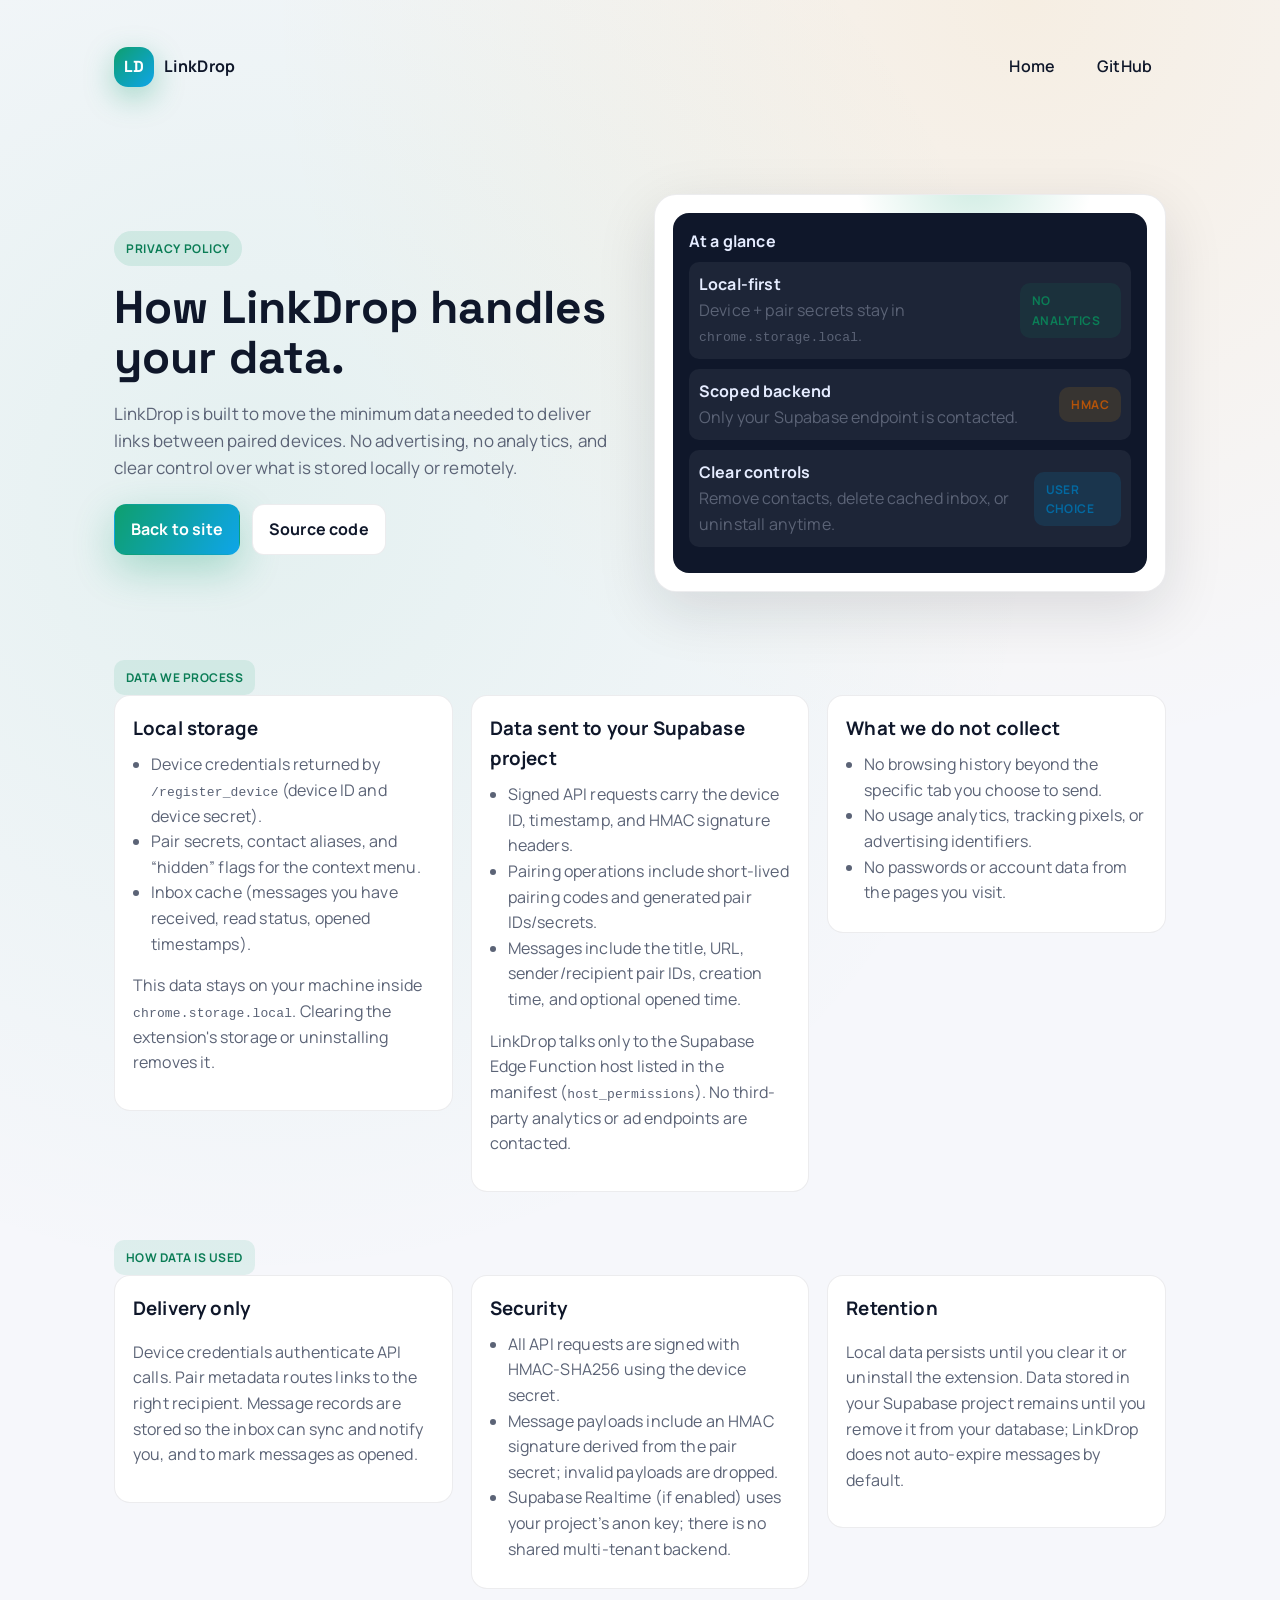
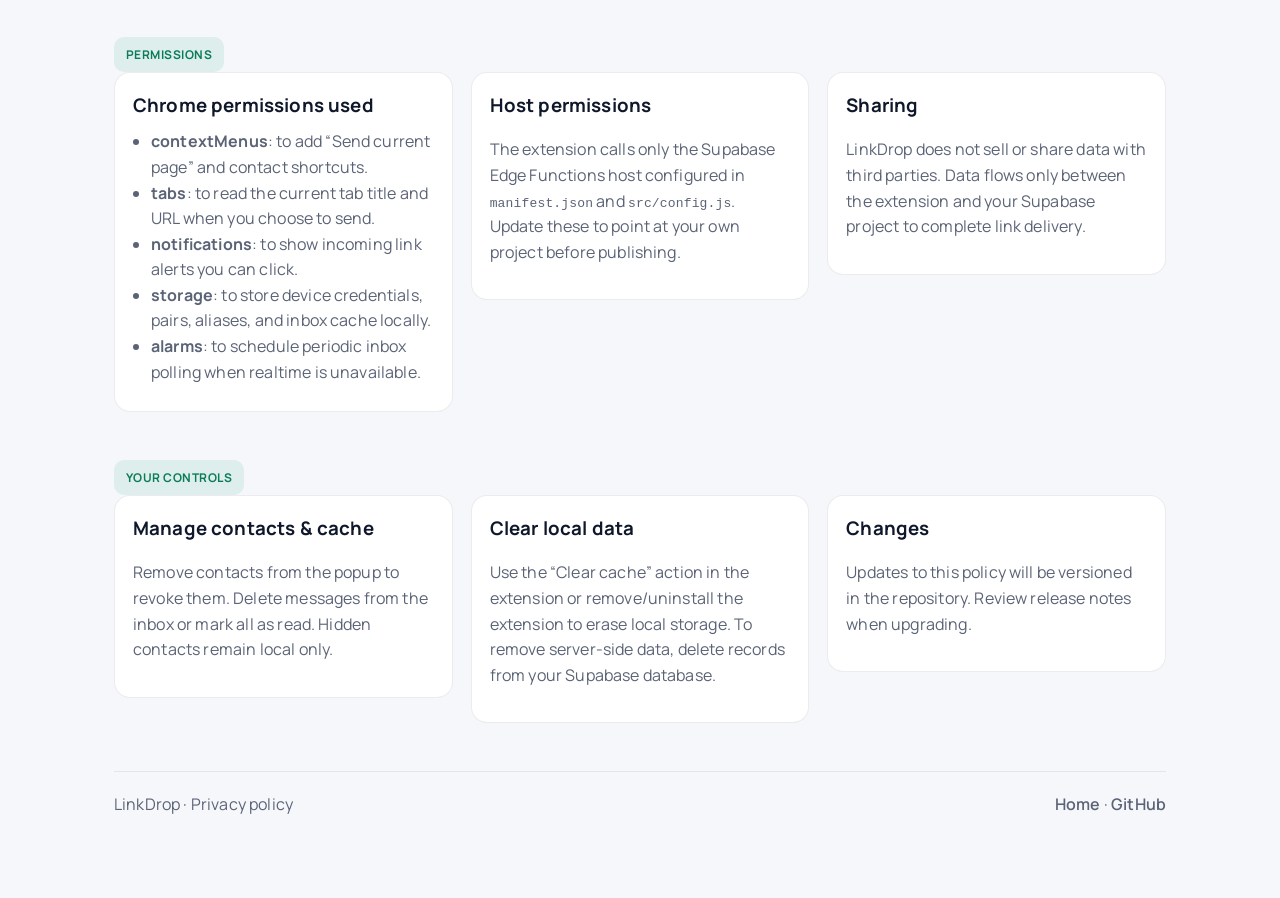
==== privacy.html @ 1d8a1ba5 "first commit" ====
<!DOCTYPE html>
<html lang="en">
<head>
  <meta charset="UTF-8" />
  <meta name="viewport" content="width=device-width, initial-scale=1.0" />
  <title>LinkDrop · Privacy Policy</title>
  <link rel="stylesheet" href="./style.css" />
</head>
<body>
  <div class="page">
    <header>
      <div class="brand">
        <span class="brand-mark">LD</span>
        <span>LinkDrop</span>
      </div>
      <nav class="nav-links">
        <a href="./index.html">Home</a>
        <a href="https://github.com/zluckyhou/linkdrop" target="_blank" rel="noopener">GitHub</a>
      </nav>
    </header>

    <section class="hero">
      <div>
        <span class="eyebrow">Privacy Policy</span>
        <h1>How LinkDrop handles your data.</h1>
        <p class="lead">LinkDrop is built to move the minimum data needed to deliver links between paired devices. No advertising, no analytics, and clear control over what is stored locally or remotely.</p>
        <div class="cta-row">
          <a class="btn primary" href="./index.html">Back to site</a>
          <a class="btn secondary" href="https://github.com/zluckyhou/linkdrop" target="_blank" rel="noopener">Source code</a>
        </div>
      </div>
      <div class="card accent floating">
        <div class="mock-popup">
          <h4>At a glance</h4>
          <div class="mock-row">
            <div>
              <strong>Local-first</strong>
              <div class="muted">Device + pair secrets stay in <code>chrome.storage.local</code>.</div>
            </div>
            <span class="chip">No analytics</span>
          </div>
          <div class="mock-row">
            <div>
              <strong>Scoped backend</strong>
              <div class="muted">Only your Supabase endpoint is contacted.</div>
            </div>
            <span class="chip" style="background: rgba(245, 158, 11, 0.12); color: #b45309;">HMAC</span>
          </div>
          <div class="mock-row">
            <div>
              <strong>Clear controls</strong>
              <div class="muted">Remove contacts, delete cached inbox, or uninstall anytime.</div>
            </div>
            <span class="chip" style="background: rgba(14, 165, 233, 0.12); color: #0369a1;">User choice</span>
          </div>
        </div>
      </div>
    </section>

    <section>
      <div class="chip">Data we process</div>
      <div class="columns">
        <div class="policy-card">
          <h3>Local storage</h3>
          <ul class="clean">
            <li>Device credentials returned by <code>/register_device</code> (device ID and device secret).</li>
            <li>Pair secrets, contact aliases, and “hidden” flags for the context menu.</li>
            <li>Inbox cache (messages you have received, read status, opened timestamps).</li>
          </ul>
          <p class="muted">This data stays on your machine inside <code>chrome.storage.local</code>. Clearing the extension's storage or uninstalling removes it.</p>
        </div>
        <div class="policy-card">
          <h3>Data sent to your Supabase project</h3>
          <ul class="clean">
            <li>Signed API requests carry the device ID, timestamp, and HMAC signature headers.</li>
            <li>Pairing operations include short-lived pairing codes and generated pair IDs/secrets.</li>
            <li>Messages include the title, URL, sender/recipient pair IDs, creation time, and optional opened time.</li>
          </ul>
          <p class="muted">LinkDrop talks only to the Supabase Edge Function host listed in the manifest (<code>host_permissions</code>). No third-party analytics or ad endpoints are contacted.</p>
        </div>
        <div class="policy-card">
          <h3>What we do not collect</h3>
          <ul class="clean">
            <li>No browsing history beyond the specific tab you choose to send.</li>
            <li>No usage analytics, tracking pixels, or advertising identifiers.</li>
            <li>No passwords or account data from the pages you visit.</li>
          </ul>
        </div>
      </div>
    </section>

    <section>
      <div class="chip">How data is used</div>
      <div class="columns">
        <div class="policy-card">
          <h3>Delivery only</h3>
          <p class="muted">Device credentials authenticate API calls. Pair metadata routes links to the right recipient. Message records are stored so the inbox can sync and notify you, and to mark messages as opened.</p>
        </div>
        <div class="policy-card">
          <h3>Security</h3>
          <ul class="clean">
            <li>All API requests are signed with HMAC-SHA256 using the device secret.</li>
            <li>Message payloads include an HMAC signature derived from the pair secret; invalid payloads are dropped.</li>
            <li>Supabase Realtime (if enabled) uses your project’s anon key; there is no shared multi-tenant backend.</li>
          </ul>
        </div>
        <div class="policy-card">
          <h3>Retention</h3>
          <p class="muted">Local data persists until you clear it or uninstall the extension. Data stored in your Supabase project remains until you remove it from your database; LinkDrop does not auto-expire messages by default.</p>
        </div>
      </div>
    </section>

    <section>
      <div class="chip">Permissions</div>
      <div class="columns">
        <div class="policy-card">
          <h3>Chrome permissions used</h3>
          <ul class="clean">
            <li><strong>contextMenus</strong>: to add “Send current page” and contact shortcuts.</li>
            <li><strong>tabs</strong>: to read the current tab title and URL when you choose to send.</li>
            <li><strong>notifications</strong>: to show incoming link alerts you can click.</li>
            <li><strong>storage</strong>: to store device credentials, pairs, aliases, and inbox cache locally.</li>
            <li><strong>alarms</strong>: to schedule periodic inbox polling when realtime is unavailable.</li>
          </ul>
        </div>
        <div class="policy-card">
          <h3>Host permissions</h3>
          <p class="muted">The extension calls only the Supabase Edge Functions host configured in <code>manifest.json</code> and <code>src/config.js</code>. Update these to point at your own project before publishing.</p>
        </div>
        <div class="policy-card">
          <h3>Sharing</h3>
          <p class="muted">LinkDrop does not sell or share data with third parties. Data flows only between the extension and your Supabase project to complete link delivery.</p>
        </div>
      </div>
    </section>

    <section>
      <div class="chip">Your controls</div>
      <div class="columns">
        <div class="policy-card">
          <h3>Manage contacts & cache</h3>
          <p class="muted">Remove contacts from the popup to revoke them. Delete messages from the inbox or mark all as read. Hidden contacts remain local only.</p>
        </div>
        <div class="policy-card">
          <h3>Clear local data</h3>
          <p class="muted">Use the “Clear cache” action in the extension or remove/uninstall the extension to erase local storage. To remove server-side data, delete records from your Supabase database.</p>
        </div>
        <div class="policy-card">
          <h3>Changes</h3>
          <p class="muted">Updates to this policy will be versioned in the repository. Review release notes when upgrading.</p>
        </div>
      </div>
    </section>

    <footer>
      <div>LinkDrop · Privacy policy</div>
      <div>
        <a class="footer-link" href="./index.html">Home</a> ·
        <a class="footer-link" href="https://github.com/zluckyhou/linkdrop" target="_blank" rel="noopener">GitHub</a>
      </div>
    </footer>
  </div>
</body>
</html>
---- style.css ----
@import url("https://fonts.googleapis.com/css2?family=Space+Grotesk:wght@400;600;700&family=Manrope:wght@400;600;700&display=swap");

:root {
  --ink: #0f172a;
  --muted: #5b6376;
  --panel: #ffffff;
  --border: rgba(15, 23, 42, 0.08);
  --accent: #0e9f6e;
  --accent-2: #f59e0b;
  --bg-1: #f6f7fb;
  --bg-2: #eef4ff;
  --shadow: 0 18px 60px rgba(15, 23, 42, 0.12);
}

* {
  box-sizing: border-box;
}

body {
  margin: 0;
  font-family: "Manrope", "Space Grotesk", system-ui, -apple-system, sans-serif;
  background: radial-gradient(circle at 20% 20%, rgba(14, 159, 110, 0.08), transparent 35%),
    radial-gradient(circle at 80% 0%, rgba(245, 158, 11, 0.1), transparent 28%),
    var(--bg-1);
  color: var(--ink);
  line-height: 1.6;
  letter-spacing: 0.01em;
}

a {
  color: inherit;
  text-decoration: none;
}

.page {
  max-width: 1100px;
  padding: 32px 24px 80px;
  margin: 0 auto;
  position: relative;
}

header {
  display: flex;
  align-items: center;
  justify-content: space-between;
  padding: 12px 0 24px;
}

.brand {
  display: flex;
  align-items: center;
  gap: 10px;
  font-weight: 700;
  letter-spacing: 0.02em;
}

.brand-mark {
  width: 40px;
  height: 40px;
  border-radius: 14px;
  background: linear-gradient(135deg, #0e9f6e, #0ea5e9);
  color: #fff;
  font-family: "Space Grotesk", sans-serif;
  font-weight: 700;
  display: inline-flex;
  align-items: center;
  justify-content: center;
  box-shadow: 0 10px 30px rgba(14, 159, 110, 0.35);
}

.nav-links {
  display: flex;
  gap: 14px;
  align-items: center;
  flex-wrap: wrap;
}

.nav-links a {
  padding: 10px 14px;
  border-radius: 12px;
  font-weight: 600;
  color: var(--ink);
  transition: background 0.2s ease, transform 0.2s ease;
}

.nav-links a:hover {
  background: rgba(14, 159, 110, 0.1);
  transform: translateY(-1px);
}

.hero {
  display: grid;
  grid-template-columns: repeat(auto-fit, minmax(320px, 1fr));
  gap: 28px;
  align-items: center;
  padding: 32px 0 20px;
}

.eyebrow {
  display: inline-flex;
  align-items: center;
  gap: 8px;
  padding: 8px 12px;
  border-radius: 999px;
  background: rgba(14, 159, 110, 0.12);
  color: #0b7d56;
  font-weight: 700;
  text-transform: uppercase;
  letter-spacing: 0.06em;
  font-size: 12px;
}

h1 {
  font-family: "Space Grotesk", sans-serif;
  font-size: clamp(32px, 5vw, 46px);
  line-height: 1.1;
  margin: 16px 0 14px;
}

p.lead {
  max-width: 600px;
  color: var(--muted);
  font-size: 17px;
}

.cta-row {
  display: flex;
  flex-wrap: wrap;
  gap: 12px;
  margin-top: 22px;
}

.btn {
  display: inline-flex;
  align-items: center;
  gap: 10px;
  padding: 12px 16px;
  border-radius: 12px;
  border: 1px solid transparent;
  font-weight: 700;
  cursor: pointer;
  transition: transform 0.2s ease, box-shadow 0.2s ease, background 0.2s ease;
}

.btn.primary {
  background: linear-gradient(120deg, #0e9f6e, #0ea5e9);
  color: #fff;
  box-shadow: 0 14px 40px rgba(14, 159, 110, 0.3);
}

.btn.secondary {
  background: #fff;
  border-color: var(--border);
  color: var(--ink);
}

.btn:hover {
  transform: translateY(-2px);
}

.card {
  background: var(--panel);
  border-radius: 22px;
  padding: 18px;
  border: 1px solid var(--border);
  box-shadow: var(--shadow);
  position: relative;
  overflow: hidden;
}

.card.accent::before {
  content: "";
  position: absolute;
  inset: -40% 10% auto auto;
  width: 280px;
  height: 280px;
  background: radial-gradient(circle, rgba(14, 159, 110, 0.2), transparent 60%);
  transform: rotate(6deg);
}

.mock-popup {
  background: #0f172a;
  border-radius: 16px;
  padding: 16px;
  color: #e5ecff;
  position: relative;
}

.mock-popup h4 {
  margin: 0 0 8px;
  font-size: 16px;
}

.mock-row {
  display: flex;
  justify-content: space-between;
  align-items: center;
  padding: 10px;
  border-radius: 10px;
  background: rgba(255, 255, 255, 0.06);
  margin-bottom: 10px;
}

.dot {
  width: 10px;
  height: 10px;
  border-radius: 50%;
  background: #22d3ee;
  box-shadow: 0 0 0 6px rgba(34, 211, 238, 0.2);
}

.feature-grid {
  display: grid;
  grid-template-columns: repeat(auto-fit, minmax(220px, 1fr));
  gap: 16px;
  margin: 22px 0 10px;
}

.feature {
  border: 1px solid var(--border);
  border-radius: 16px;
  padding: 16px;
  background: rgba(255, 255, 255, 0.85);
  backdrop-filter: blur(4px);
  position: relative;
  overflow: hidden;
}

.feature h3 {
  margin: 0 0 8px;
  font-size: 17px;
}

.feature p {
  margin: 0;
  color: var(--muted);
  font-size: 15px;
}

.chip {
  display: inline-flex;
  align-items: center;
  gap: 8px;
  padding: 8px 12px;
  background: rgba(14, 159, 110, 0.1);
  color: #0b7d56;
  border-radius: 10px;
  font-weight: 700;
  text-transform: uppercase;
  letter-spacing: 0.04em;
  font-size: 12px;
}

section {
  margin: 48px 0;
}

section h2 {
  font-family: "Space Grotesk", sans-serif;
  margin: 0 0 14px;
  font-size: 26px;
}

.columns {
  display: grid;
  grid-template-columns: repeat(auto-fit, minmax(280px, 1fr));
  gap: 18px;
  align-items: start;
}

ul.clean {
  padding-left: 18px;
  margin: 8px 0;
  color: var(--muted);
}

.callout {
  border: 1px dashed rgba(14, 159, 110, 0.4);
  border-radius: 14px;
  padding: 14px;
  background: rgba(14, 159, 110, 0.05);
}

.mini-stat {
  display: grid;
  grid-template-columns: 1fr 1fr;
  gap: 12px;
  margin-top: 12px;
}

.stat {
  border-radius: 12px;
  padding: 12px;
  background: #0f172a;
  color: #e5ecff;
}

.stat strong {
  display: block;
  font-size: 22px;
  margin-bottom: 4px;
}

footer {
  border-top: 1px solid var(--border);
  padding-top: 20px;
  margin-top: 48px;
  color: var(--muted);
  display: flex;
  justify-content: space-between;
  gap: 12px;
  flex-wrap: wrap;
}

.policy-card {
  border-radius: 16px;
  padding: 18px;
  border: 1px solid var(--border);
  background: var(--panel);
}

.policy-card h3 {
  margin-top: 0;
  margin-bottom: 6px;
}

.muted {
  color: var(--muted);
}

.footer-link {
  font-weight: 600;
}

@keyframes float {
  0% { transform: translateY(0); }
  50% { transform: translateY(-6px); }
  100% { transform: translateY(0); }
}

.floating {
  animation: float 5s ease-in-out infinite;
}

@media (max-width: 720px) {
  header {
    flex-direction: column;
    align-items: flex-start;
    gap: 10px;
  }
  .nav-links {
    width: 100%;
    justify-content: flex-start;
  }
  .cta-row {
    width: 100%;
  }
  .btn {
    flex: 1;
    justify-content: center;
  }
}
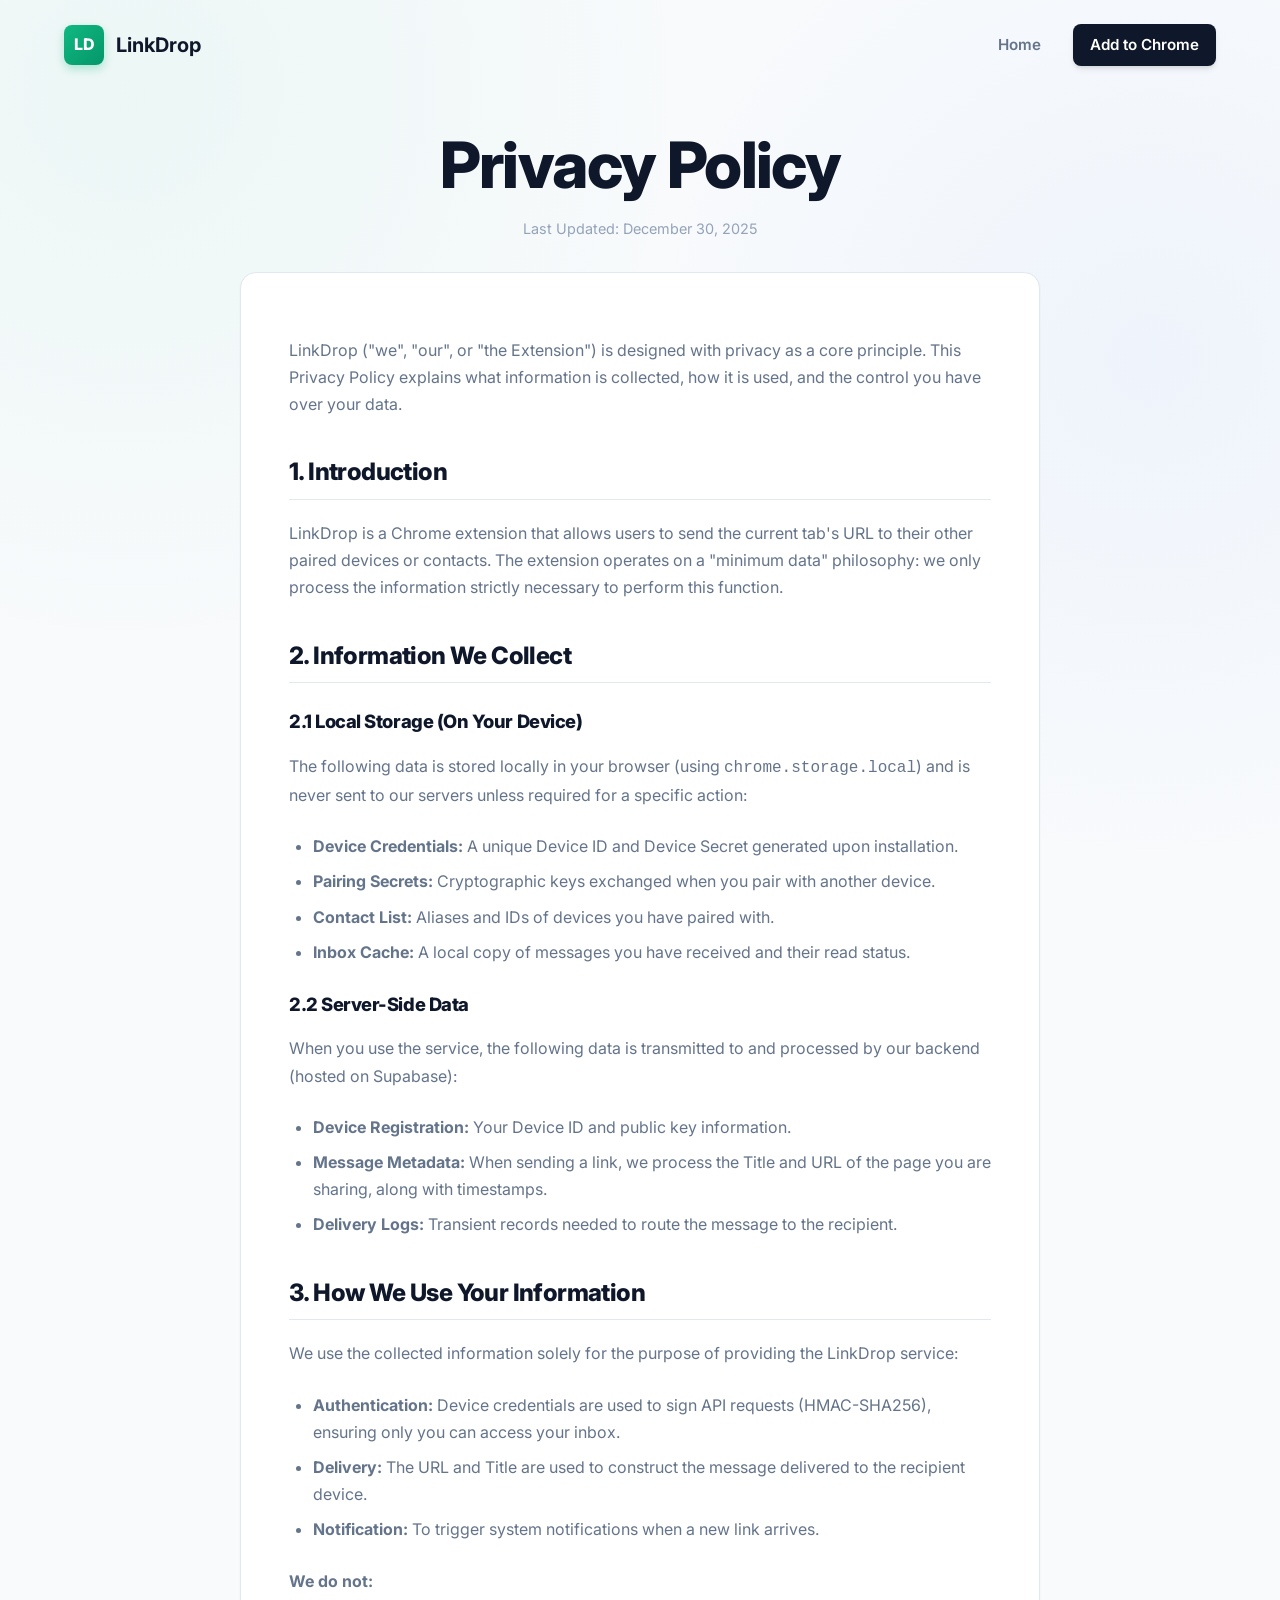
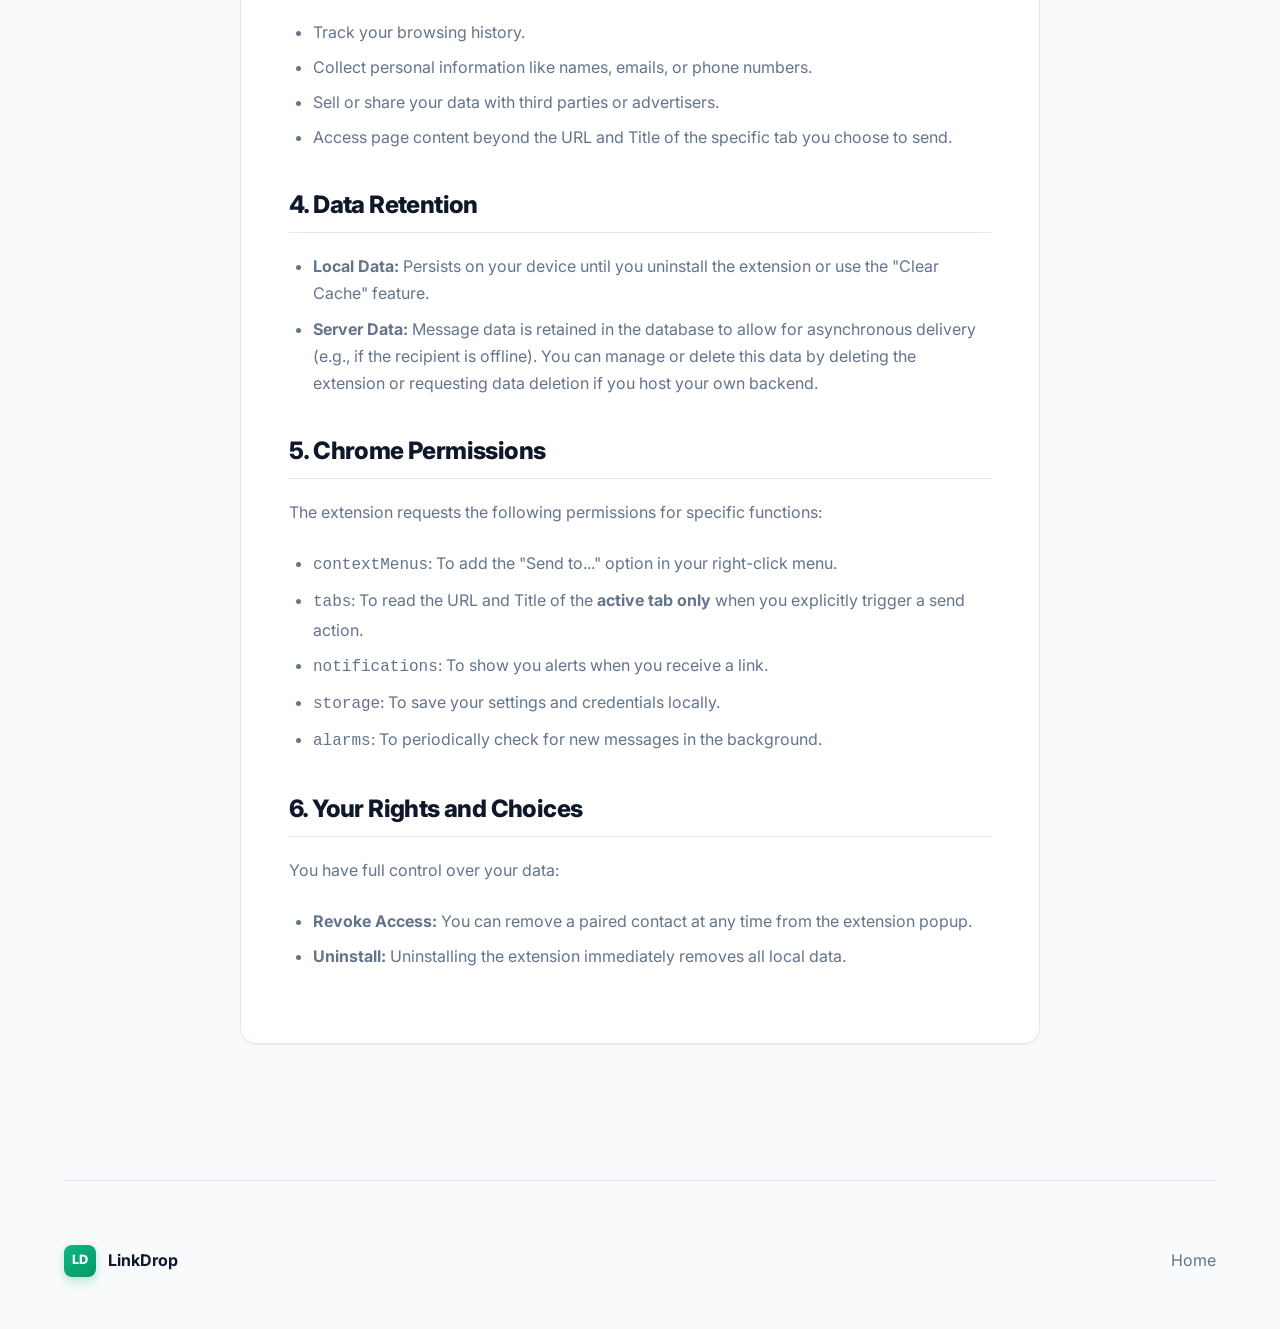
==== commit ed2d1e25: "优化整体UI" ====
--- a/privacy.html
+++ b/privacy.html
@@ -3,8 +3,70 @@
 <head>
   <meta charset="UTF-8" />
   <meta name="viewport" content="width=device-width, initial-scale=1.0" />
-  <title>LinkDrop · Privacy Policy</title>
+  <title>Privacy Policy · LinkDrop</title>
+  <link rel="canonical" href="https://zluckyhou.github.io/linkdrop-site/privacy.html" />
+  <meta name="theme-color" content="#10b981" />
   <link rel="stylesheet" href="./style.css" />
+  <meta name="description" content="Privacy Policy for LinkDrop Chrome Extension. Learn how we handle your data." />
+  <link rel="icon" type="image/svg+xml" href="./favicon.svg" />
+  <link rel="apple-touch-icon" href="./apple-touch-icon.png" />
+  <style>
+    /* Specific overrides for the privacy document style */
+    .policy-container {
+      max-width: 800px;
+      margin: 0 auto;
+      padding: 40px 0;
+    }
+    
+    .policy-content {
+      background: var(--bg-card);
+      padding: 48px;
+      border-radius: var(--radius-lg);
+      border: 1px solid var(--border);
+      box-shadow: var(--shadow-sm);
+    }
+
+    .policy-content h2 {
+      margin-top: 2.5rem;
+      font-size: 1.5rem;
+      border-bottom: 1px solid var(--border);
+      padding-bottom: 0.75rem;
+      margin-bottom: 1.25rem;
+    }
+
+    .policy-content h3 {
+      margin-top: 1.5rem;
+      font-size: 1.15rem;
+      color: var(--text-primary);
+    }
+
+    .policy-content p, .policy-content li {
+      color: var(--text-secondary);
+      font-size: 1rem;
+      line-height: 1.7;
+    }
+
+    .policy-content ul {
+      margin-bottom: 1.5rem;
+      padding-left: 1.5rem;
+    }
+
+    .policy-content li {
+      margin-bottom: 0.5rem;
+    }
+
+    .last-updated {
+      color: var(--text-muted);
+      font-size: 0.9rem;
+      margin-bottom: 2rem;
+    }
+
+    @media (max-width: 600px) {
+      .policy-content {
+        padding: 24px;
+      }
+    }
+  </style>
 </head>
 <body>
   <div class="page">
@@ -15,149 +77,87 @@
       </div>
       <nav class="nav-links">
         <a href="./index.html">Home</a>
-        <a href="https://github.com/zluckyhou/linkdrop" target="_blank" rel="noopener">GitHub</a>
+        <a href="#" class="btn primary small" style="padding: 8px 16px;">Add to Chrome</a>
       </nav>
     </header>
 
-    <section class="hero">
-      <div>
-        <span class="eyebrow">Privacy Policy</span>
-        <h1>How LinkDrop handles your data.</h1>
-        <p class="lead">LinkDrop is built to move the minimum data needed to deliver links between paired devices. No advertising, no analytics, and clear control over what is stored locally or remotely.</p>
-        <div class="cta-row">
-          <a class="btn primary" href="./index.html">Back to site</a>
-          <a class="btn secondary" href="https://github.com/zluckyhou/linkdrop" target="_blank" rel="noopener">Source code</a>
-        </div>
+    <div class="policy-container">
+      <h1 style="text-align: center; margin-bottom: 1rem;">Privacy Policy</h1>
+      <p class="last-updated" style="text-align: center;">Last Updated: December 30, 2025</p>
+      
+      <div class="policy-content">
+        <p>LinkDrop ("we", "our", or "the Extension") is designed with privacy as a core principle. This Privacy Policy explains what information is collected, how it is used, and the control you have over your data.</p>
+
+        <h2>1. Introduction</h2>
+        <p>LinkDrop is a Chrome extension that allows users to send the current tab's URL to their other paired devices or contacts. The extension operates on a "minimum data" philosophy: we only process the information strictly necessary to perform this function.</p>
+
+        <h2>2. Information We Collect</h2>
+        <h3>2.1 Local Storage (On Your Device)</h3>
+        <p>The following data is stored locally in your browser (using <code>chrome.storage.local</code>) and is never sent to our servers unless required for a specific action:</p>
+        <ul>
+          <li><strong>Device Credentials:</strong> A unique Device ID and Device Secret generated upon installation.</li>
+          <li><strong>Pairing Secrets:</strong> Cryptographic keys exchanged when you pair with another device.</li>
+          <li><strong>Contact List:</strong> Aliases and IDs of devices you have paired with.</li>
+          <li><strong>Inbox Cache:</strong> A local copy of messages you have received and their read status.</li>
+        </ul>
+
+        <h3>2.2 Server-Side Data</h3>
+        <p>When you use the service, the following data is transmitted to and processed by our backend (hosted on Supabase):</p>
+        <ul>
+          <li><strong>Device Registration:</strong> Your Device ID and public key information.</li>
+          <li><strong>Message Metadata:</strong> When sending a link, we process the Title and URL of the page you are sharing, along with timestamps.</li>
+          <li><strong>Delivery Logs:</strong> Transient records needed to route the message to the recipient.</li>
+        </ul>
+
+        <h2>3. How We Use Your Information</h2>
+        <p>We use the collected information solely for the purpose of providing the LinkDrop service:</p>
+        <ul>
+          <li><strong>Authentication:</strong> Device credentials are used to sign API requests (HMAC-SHA256), ensuring only you can access your inbox.</li>
+          <li><strong>Delivery:</strong> The URL and Title are used to construct the message delivered to the recipient device.</li>
+          <li><strong>Notification:</strong> To trigger system notifications when a new link arrives.</li>
+        </ul>
+        <p><strong>We do not:</strong></p>
+        <ul>
+          <li>Track your browsing history.</li>
+          <li>Collect personal information like names, emails, or phone numbers.</li>
+          <li>Sell or share your data with third parties or advertisers.</li>
+          <li>Access page content beyond the URL and Title of the specific tab you choose to send.</li>
+        </ul>
+
+        <h2>4. Data Retention</h2>
+        <ul>
+          <li><strong>Local Data:</strong> Persists on your device until you uninstall the extension or use the "Clear Cache" feature.</li>
+          <li><strong>Server Data:</strong> Message data is retained in the database to allow for asynchronous delivery (e.g., if the recipient is offline). You can manage or delete this data by deleting the extension or requesting data deletion if you host your own backend.</li>
+        </ul>
+
+        <h2>5. Chrome Permissions</h2>
+        <p>The extension requests the following permissions for specific functions:</p>
+        <ul>
+          <li><code>contextMenus</code>: To add the "Send to..." option in your right-click menu.</li>
+          <li><code>tabs</code>: To read the URL and Title of the <strong>active tab only</strong> when you explicitly trigger a send action.</li>
+          <li><code>notifications</code>: To show you alerts when you receive a link.</li>
+          <li><code>storage</code>: To save your settings and credentials locally.</li>
+          <li><code>alarms</code>: To periodically check for new messages in the background.</li>
+        </ul>
+
+        <h2>6. Your Rights and Choices</h2>
+        <p>You have full control over your data:</p>
+        <ul>
+          <li><strong>Revoke Access:</strong> You can remove a paired contact at any time from the extension popup.</li>
+          <li><strong>Uninstall:</strong> Uninstalling the extension immediately removes all local data.</li>
+        </ul>
+
+
       </div>
-      <div class="card accent floating">
-        <div class="mock-popup">
-          <h4>At a glance</h4>
-          <div class="mock-row">
-            <div>
-              <strong>Local-first</strong>
-              <div class="muted">Device + pair secrets stay in <code>chrome.storage.local</code>.</div>
-            </div>
-            <span class="chip">No analytics</span>
-          </div>
-          <div class="mock-row">
-            <div>
-              <strong>Scoped backend</strong>
-              <div class="muted">Only your Supabase endpoint is contacted.</div>
-            </div>
-            <span class="chip" style="background: rgba(245, 158, 11, 0.12); color: #b45309;">HMAC</span>
-          </div>
-          <div class="mock-row">
-            <div>
-              <strong>Clear controls</strong>
-              <div class="muted">Remove contacts, delete cached inbox, or uninstall anytime.</div>
-            </div>
-            <span class="chip" style="background: rgba(14, 165, 233, 0.12); color: #0369a1;">User choice</span>
-          </div>
-        </div>
-      </div>
-    </section>
-
-    <section>
-      <div class="chip">Data we process</div>
-      <div class="columns">
-        <div class="policy-card">
-          <h3>Local storage</h3>
-          <ul class="clean">
-            <li>Device credentials returned by <code>/register_device</code> (device ID and device secret).</li>
-            <li>Pair secrets, contact aliases, and “hidden” flags for the context menu.</li>
-            <li>Inbox cache (messages you have received, read status, opened timestamps).</li>
-          </ul>
-          <p class="muted">This data stays on your machine inside <code>chrome.storage.local</code>. Clearing the extension's storage or uninstalling removes it.</p>
-        </div>
-        <div class="policy-card">
-          <h3>Data sent to your Supabase project</h3>
-          <ul class="clean">
-            <li>Signed API requests carry the device ID, timestamp, and HMAC signature headers.</li>
-            <li>Pairing operations include short-lived pairing codes and generated pair IDs/secrets.</li>
-            <li>Messages include the title, URL, sender/recipient pair IDs, creation time, and optional opened time.</li>
-          </ul>
-          <p class="muted">LinkDrop talks only to the Supabase Edge Function host listed in the manifest (<code>host_permissions</code>). No third-party analytics or ad endpoints are contacted.</p>
-        </div>
-        <div class="policy-card">
-          <h3>What we do not collect</h3>
-          <ul class="clean">
-            <li>No browsing history beyond the specific tab you choose to send.</li>
-            <li>No usage analytics, tracking pixels, or advertising identifiers.</li>
-            <li>No passwords or account data from the pages you visit.</li>
-          </ul>
-        </div>
-      </div>
-    </section>
-
-    <section>
-      <div class="chip">How data is used</div>
-      <div class="columns">
-        <div class="policy-card">
-          <h3>Delivery only</h3>
-          <p class="muted">Device credentials authenticate API calls. Pair metadata routes links to the right recipient. Message records are stored so the inbox can sync and notify you, and to mark messages as opened.</p>
-        </div>
-        <div class="policy-card">
-          <h3>Security</h3>
-          <ul class="clean">
-            <li>All API requests are signed with HMAC-SHA256 using the device secret.</li>
-            <li>Message payloads include an HMAC signature derived from the pair secret; invalid payloads are dropped.</li>
-            <li>Supabase Realtime (if enabled) uses your project’s anon key; there is no shared multi-tenant backend.</li>
-          </ul>
-        </div>
-        <div class="policy-card">
-          <h3>Retention</h3>
-          <p class="muted">Local data persists until you clear it or uninstall the extension. Data stored in your Supabase project remains until you remove it from your database; LinkDrop does not auto-expire messages by default.</p>
-        </div>
-      </div>
-    </section>
-
-    <section>
-      <div class="chip">Permissions</div>
-      <div class="columns">
-        <div class="policy-card">
-          <h3>Chrome permissions used</h3>
-          <ul class="clean">
-            <li><strong>contextMenus</strong>: to add “Send current page” and contact shortcuts.</li>
-            <li><strong>tabs</strong>: to read the current tab title and URL when you choose to send.</li>
-            <li><strong>notifications</strong>: to show incoming link alerts you can click.</li>
-            <li><strong>storage</strong>: to store device credentials, pairs, aliases, and inbox cache locally.</li>
-            <li><strong>alarms</strong>: to schedule periodic inbox polling when realtime is unavailable.</li>
-          </ul>
-        </div>
-        <div class="policy-card">
-          <h3>Host permissions</h3>
-          <p class="muted">The extension calls only the Supabase Edge Functions host configured in <code>manifest.json</code> and <code>src/config.js</code>. Update these to point at your own project before publishing.</p>
-        </div>
-        <div class="policy-card">
-          <h3>Sharing</h3>
-          <p class="muted">LinkDrop does not sell or share data with third parties. Data flows only between the extension and your Supabase project to complete link delivery.</p>
-        </div>
-      </div>
-    </section>
-
-    <section>
-      <div class="chip">Your controls</div>
-      <div class="columns">
-        <div class="policy-card">
-          <h3>Manage contacts & cache</h3>
-          <p class="muted">Remove contacts from the popup to revoke them. Delete messages from the inbox or mark all as read. Hidden contacts remain local only.</p>
-        </div>
-        <div class="policy-card">
-          <h3>Clear local data</h3>
-          <p class="muted">Use the “Clear cache” action in the extension or remove/uninstall the extension to erase local storage. To remove server-side data, delete records from your Supabase database.</p>
-        </div>
-        <div class="policy-card">
-          <h3>Changes</h3>
-          <p class="muted">Updates to this policy will be versioned in the repository. Review release notes when upgrading.</p>
-        </div>
-      </div>
-    </section>
+    </div>
 
     <footer>
-      <div>LinkDrop · Privacy policy</div>
-      <div>
-        <a class="footer-link" href="./index.html">Home</a> ·
-        <a class="footer-link" href="https://github.com/zluckyhou/linkdrop" target="_blank" rel="noopener">GitHub</a>
+      <div class="brand" style="font-size: 1rem;">
+        <span class="brand-mark" style="width: 32px; height: 32px; font-size: 0.8rem;">LD</span>
+        <span>LinkDrop</span>
+      </div>
+      <div class="footer-links">
+        <a href="./index.html">Home</a>
       </div>
     </footer>
   </div>
--- a/style.css
+++ b/style.css
@@ -1,362 +1,441 @@
-@import url("https://fonts.googleapis.com/css2?family=Space+Grotesk:wght@400;600;700&family=Manrope:wght@400;600;700&display=swap");
+/* ===== LinkDrop Site - Matched to Extension Theme ===== */
+
+@import url('https://fonts.googleapis.com/css2?family=Inter:wght@400;500;600;700;800&display=swap');
 
 :root {
-  --ink: #0f172a;
-  --muted: #5b6376;
-  --panel: #ffffff;
-  --border: rgba(15, 23, 42, 0.08);
-  --accent: #0e9f6e;
-  --accent-2: #f59e0b;
-  --bg-1: #f6f7fb;
-  --bg-2: #eef4ff;
-  --shadow: 0 18px 60px rgba(15, 23, 42, 0.12);
-}
-
-* {
+  /* Core Colors (Matched to popup.css) */
+  --primary: #10b981;       /* Emerald 500 */
+  --primary-hover: #059669; /* Emerald 600 */
+  --primary-light: #d1fae5; /* Emerald 100 */
+  --primary-subtle: #ecfdf5; /* Emerald 50 */
+  
+  --accent: #3b82f6;        /* Blue 500 */
+  --accent-light: #dbeafe;  /* Blue 100 */
+
+  /* Text Colors */
+  --text-primary: #0f172a;   /* Slate 900 */
+  --text-secondary: #64748b; /* Slate 500 */
+  --text-muted: #94a3b8;     /* Slate 400 */
+  --text-inverse: #ffffff;
+
+  /* Backgrounds */
+  --bg-base: #f8fafc;       /* Slate 50 */
+  --bg-card: #ffffff;
+  --bg-elevated: #f1f5f9;   /* Slate 100 */
+  --bg-hover: #e2e8f0;      /* Slate 200 */
+
+  /* Borders & Shadows */
+  --border: #e2e8f0;        /* Slate 200 */
+  --shadow-sm: 0 1px 2px rgba(0, 0, 0, 0.05);
+  --shadow-md: 0 4px 6px -1px rgba(0, 0, 0, 0.1), 0 2px 4px -2px rgba(0, 0, 0, 0.1);
+  --shadow-lg: 0 10px 15px -3px rgba(0, 0, 0, 0.1), 0 4px 6px -4px rgba(0, 0, 0, 0.1);
+  --shadow-glow: 0 20px 25px -5px rgba(16, 185, 129, 0.15), 0 8px 10px -6px rgba(16, 185, 129, 0.1);
+
+  /* Layout */
+  --radius-sm: 8px;
+  --radius-md: 12px;
+  --radius-lg: 16px;
+  --radius-full: 9999px;
+  --max-width: 1200px;
+}
+
+/* Reset & Base */
+*, *::before, *::after {
   box-sizing: border-box;
 }
 
 body {
   margin: 0;
-  font-family: "Manrope", "Space Grotesk", system-ui, -apple-system, sans-serif;
-  background: radial-gradient(circle at 20% 20%, rgba(14, 159, 110, 0.08), transparent 35%),
-    radial-gradient(circle at 80% 0%, rgba(245, 158, 11, 0.1), transparent 28%),
-    var(--bg-1);
-  color: var(--ink);
+  font-family: 'Inter', -apple-system, BlinkMacSystemFont, 'Segoe UI', sans-serif;
+  background-color: var(--bg-base);
+  /* Subtle pattern matching the "simple and atmospheric" requirement */
+  background-image: 
+    radial-gradient(circle at 10% 10%, rgba(16, 185, 129, 0.05), transparent 40%),
+    radial-gradient(circle at 90% 40%, rgba(59, 130, 246, 0.05), transparent 40%);
+  background-attachment: fixed;
+  color: var(--text-primary);
   line-height: 1.6;
-  letter-spacing: 0.01em;
+  -webkit-font-smoothing: antialiased;
+}
+
+img, svg {
+  display: block;
+  max-width: 100%;
 }
 
 a {
   color: inherit;
   text-decoration: none;
-}
-
+  transition: color 0.2s ease;
+}
+
+/* Typography */
+h1, h2, h3, h4 {
+  font-family: 'Inter', sans-serif;
+  font-weight: 800; /* Bolder headers */
+  letter-spacing: -0.025em;
+  margin-top: 0;
+  color: var(--text-primary);
+}
+
+h1 {
+  font-size: clamp(2.5rem, 5vw, 4rem);
+  line-height: 1.1;
+  margin-bottom: 1.5rem;
+}
+
+h2 {
+  font-size: clamp(2rem, 4vw, 2.5rem);
+  line-height: 1.2;
+  margin-bottom: 1rem;
+}
+
+h3 {
+  font-size: 1.25rem;
+  margin-bottom: 0.5rem;
+}
+
+p {
+  margin-bottom: 1.5rem;
+  color: var(--text-secondary);
+}
+
+.lead {
+  font-size: 1.25rem;
+  line-height: 1.6;
+  color: var(--text-secondary);
+  max-width: 60ch;
+  font-weight: 400;
+}
+
+/* Layout Containers */
 .page {
-  max-width: 1100px;
-  padding: 32px 24px 80px;
+  max-width: var(--max-width);
   margin: 0 auto;
+  padding: 0 24px;
+}
+
+section {
+  padding: 6rem 0;
   position: relative;
 }
 
+/* Header */
 header {
-  display: flex;
-  align-items: center;
+  padding: 24px 0;
+  display: flex;
   justify-content: space-between;
-  padding: 12px 0 24px;
+  align-items: center;
 }
 
 .brand {
   display: flex;
   align-items: center;
-  gap: 10px;
+  gap: 12px;
+  font-size: 1.25rem;
   font-weight: 700;
-  letter-spacing: 0.02em;
+  color: var(--text-primary);
 }
 
 .brand-mark {
+  display: flex;
+  align-items: center;
+  justify-content: center;
   width: 40px;
   height: 40px;
-  border-radius: 14px;
-  background: linear-gradient(135deg, #0e9f6e, #0ea5e9);
-  color: #fff;
-  font-family: "Space Grotesk", sans-serif;
-  font-weight: 700;
-  display: inline-flex;
-  align-items: center;
-  justify-content: center;
-  box-shadow: 0 10px 30px rgba(14, 159, 110, 0.35);
+  background: linear-gradient(135deg, var(--primary), var(--primary-hover));
+  color: white;
+  border-radius: var(--radius-sm); /* Matching extension icon shape */
+  font-size: 1rem;
+  font-weight: 800;
+  box-shadow: 0 4px 10px rgba(16, 185, 129, 0.3);
 }
 
 .nav-links {
   display: flex;
-  gap: 14px;
-  align-items: center;
-  flex-wrap: wrap;
+  gap: 2rem;
+  align-items: center;
 }
 
 .nav-links a {
-  padding: 10px 14px;
-  border-radius: 12px;
   font-weight: 600;
-  color: var(--ink);
-  transition: background 0.2s ease, transform 0.2s ease;
+  font-size: 0.95rem;
+  color: var(--text-secondary);
 }
 
 .nav-links a:hover {
-  background: rgba(14, 159, 110, 0.1);
-  transform: translateY(-1px);
-}
-
+  color: var(--primary);
+}
+
+/* Hero Section */
 .hero {
   display: grid;
-  grid-template-columns: repeat(auto-fit, minmax(320px, 1fr));
-  gap: 28px;
-  align-items: center;
-  padding: 32px 0 20px;
+  grid-template-columns: 1fr 1fr;
+  gap: 5rem;
+  align-items: center;
+  padding-top: 4rem;
+  padding-bottom: 8rem;
 }
 
 .eyebrow {
-  display: inline-flex;
-  align-items: center;
-  gap: 8px;
-  padding: 8px 12px;
-  border-radius: 999px;
-  background: rgba(14, 159, 110, 0.12);
-  color: #0b7d56;
+  display: inline-block;
+  padding: 6px 12px;
+  background: var(--primary-subtle);
+  color: var(--primary-hover);
+  font-size: 0.875rem;
   font-weight: 700;
   text-transform: uppercase;
-  letter-spacing: 0.06em;
-  font-size: 12px;
-}
-
-h1 {
-  font-family: "Space Grotesk", sans-serif;
-  font-size: clamp(32px, 5vw, 46px);
-  line-height: 1.1;
-  margin: 16px 0 14px;
-}
-
-p.lead {
-  max-width: 600px;
-  color: var(--muted);
-  font-size: 17px;
+  letter-spacing: 0.05em;
+  border-radius: var(--radius-full);
+  margin-bottom: 1.5rem;
 }
 
 .cta-row {
   display: flex;
+  gap: 1rem;
+  margin-top: 2.5rem;
   flex-wrap: wrap;
-  gap: 12px;
-  margin-top: 22px;
 }
 
 .btn {
   display: inline-flex;
   align-items: center;
-  gap: 10px;
-  padding: 12px 16px;
-  border-radius: 12px;
+  justify-content: center;
+  gap: 8px;
+  padding: 12px 24px;
+  border-radius: var(--radius-sm); /* Matching extension buttons */
+  font-weight: 600;
+  transition: all 0.2s cubic-bezier(0.4, 0, 0.2, 1);
+  font-size: 1rem;
+  cursor: pointer;
+  white-space: nowrap;
   border: 1px solid transparent;
+}
+
+.btn.primary {
+  background: var(--text-primary); /* Dark button for high contrast on site */
+  color: var(--text-inverse);
+  box-shadow: var(--shadow-md);
+}
+
+.btn.primary:hover {
+  background: #1e293b;
+  transform: translateY(-2px);
+  box-shadow: var(--shadow-lg);
+}
+
+.btn.secondary {
+  background: var(--bg-card);
+  color: var(--text-primary);
+  border-color: var(--border);
+  box-shadow: var(--shadow-sm);
+}
+
+.btn.secondary:hover {
+  background: var(--bg-elevated);
+  transform: translateY(-1px);
+}
+
+/* Chrome Button Special Style */
+.btn-chrome {
+  background: #2563eb; /* Chrome blue-ish */
+  color: white;
+}
+.btn-chrome:hover {
+  background: #1d4ed8;
+}
+
+/* MOCK POPUP - Precise Replica of Extension UI */
+.mock-popup-container {
+  perspective: 1500px;
+}
+
+.mock-app {
+  width: 360px; /* Exact extension width */
+  height: 540px; /* Exact extension height */
+  background: var(--bg-base);
+  border-radius: var(--radius-lg); /* Rounded container */
+  box-shadow: 
+    0 0 0 1px rgba(0,0,0,0.05),
+    0 25px 50px -12px rgba(0, 0, 0, 0.25),
+    0 0 0 12px rgba(255, 255, 255, 0.5); /* Glass border effect */
+  overflow: hidden;
+  position: relative;
+  font-family: 'Inter', sans-serif;
+  margin: 0 auto;
+  transform: rotateY(-5deg) rotateX(2deg);
+  transition: transform 0.6s cubic-bezier(0.34, 1.56, 0.64, 1);
+  display: flex;
+  flex-direction: column;
+}
+
+.mock-app:hover {
+  transform: rotateY(0) rotateX(0) scale(1.02);
+}
+
+/* Mock App Internal CSS (Mirroring popup.css) */
+.ma-header {
+  padding: 16px;
+  background: var(--bg-card);
+  border-bottom: 1px solid var(--border);
+  display: flex;
+  align-items: center;
+  gap: 12px;
+}
+.ma-logo { width: 36px; height: 36px; background: var(--primary); border-radius: 8px; display: flex; align-items: center; justify-content: center; color: white; font-weight: bold; }
+.ma-header-content { flex: 1; }
+.ma-title { font-size: 12px; font-weight: 600; color: var(--text-secondary); }
+.ma-current { font-size: 14px; font-weight: 600; color: var(--text-primary); }
+.ma-status { padding: 8px 16px; background: var(--bg-elevated); display: flex; align-items: center; gap: 8px; font-size: 11px; color: var(--text-secondary); }
+.ma-dot { width: 6px; height: 6px; border-radius: 50%; background: var(--primary); }
+.ma-main { flex: 1; padding: 16px; background: var(--bg-base); overflow-y: auto; }
+.ma-nav { padding: 8px 16px; background: var(--bg-card); border-top: 1px solid var(--border); display: flex; gap: 8px; }
+.ma-nav-item { flex: 1; display: flex; flex-direction: column; align-items: center; gap: 4px; color: var(--text-secondary); font-size: 11px; font-weight: 500; cursor: default; }
+.ma-nav-item.active { color: var(--primary); }
+.ma-nav-icon { width: 32px; height: 32px; border-radius: 8px; display: flex; align-items: center; justify-content: center; font-size: 18px; }
+.ma-nav-item.active .ma-nav-icon { background: var(--primary-subtle); }
+
+/* Mock Content */
+.ma-grid { display: grid; grid-template-columns: repeat(3, 1fr); gap: 12px; }
+.ma-contact { background: var(--bg-card); border: 1px solid var(--border); border-radius: 12px; padding: 16px 8px; display: flex; flex-direction: column; align-items: center; gap: 8px; text-align: center; }
+.ma-avatar { width: 48px; height: 48px; background: var(--primary-subtle); border-radius: 50%; display: flex; align-items: center; justify-content: center; color: var(--primary); font-size: 18px; }
+.ma-name { font-size: 13px; font-weight: 500; color: var(--text-primary); }
+
+/* Features Section */
+.section-header {
+  margin-bottom: 4rem;
+  max-width: 700px;
+}
+
+.section-label {
+  color: var(--primary);
   font-weight: 700;
-  cursor: pointer;
-  transition: transform 0.2s ease, box-shadow 0.2s ease, background 0.2s ease;
-}
-
-.btn.primary {
-  background: linear-gradient(120deg, #0e9f6e, #0ea5e9);
-  color: #fff;
-  box-shadow: 0 14px 40px rgba(14, 159, 110, 0.3);
-}
-
-.btn.secondary {
-  background: #fff;
-  border-color: var(--border);
-  color: var(--ink);
-}
-
-.btn:hover {
-  transform: translateY(-2px);
-}
-
-.card {
-  background: var(--panel);
-  border-radius: 22px;
-  padding: 18px;
-  border: 1px solid var(--border);
-  box-shadow: var(--shadow);
-  position: relative;
-  overflow: hidden;
-}
-
-.card.accent::before {
-  content: "";
-  position: absolute;
-  inset: -40% 10% auto auto;
-  width: 280px;
-  height: 280px;
-  background: radial-gradient(circle, rgba(14, 159, 110, 0.2), transparent 60%);
-  transform: rotate(6deg);
-}
-
-.mock-popup {
-  background: #0f172a;
-  border-radius: 16px;
-  padding: 16px;
-  color: #e5ecff;
-  position: relative;
-}
-
-.mock-popup h4 {
-  margin: 0 0 8px;
-  font-size: 16px;
-}
-
-.mock-row {
-  display: flex;
-  justify-content: space-between;
-  align-items: center;
-  padding: 10px;
-  border-radius: 10px;
-  background: rgba(255, 255, 255, 0.06);
-  margin-bottom: 10px;
-}
-
-.dot {
-  width: 10px;
-  height: 10px;
-  border-radius: 50%;
-  background: #22d3ee;
-  box-shadow: 0 0 0 6px rgba(34, 211, 238, 0.2);
+  text-transform: uppercase;
+  font-size: 0.875rem;
+  letter-spacing: 0.05em;
+  display: block;
+  margin-bottom: 1rem;
 }
 
 .feature-grid {
   display: grid;
-  grid-template-columns: repeat(auto-fit, minmax(220px, 1fr));
-  gap: 16px;
-  margin: 22px 0 10px;
+  grid-template-columns: repeat(auto-fit, minmax(320px, 1fr));
+  gap: 2rem;
 }
 
 .feature {
+  background: var(--bg-card);
+  padding: 2.5rem;
+  border-radius: var(--radius-lg);
   border: 1px solid var(--border);
-  border-radius: 16px;
-  padding: 16px;
-  background: rgba(255, 255, 255, 0.85);
-  backdrop-filter: blur(4px);
-  position: relative;
-  overflow: hidden;
+  box-shadow: var(--shadow-sm);
+  transition: all 0.3s ease;
+}
+
+.feature:hover {
+  transform: translateY(-5px);
+  box-shadow: var(--shadow-lg);
+  border-color: var(--primary-light);
+}
+
+.feature-icon {
+  width: 48px;
+  height: 48px;
+  background: var(--primary-subtle);
+  color: var(--primary);
+  border-radius: var(--radius-md);
+  display: flex;
+  align-items: center;
+  justify-content: center;
+  font-size: 24px;
+  margin-bottom: 1.5rem;
 }
 
 .feature h3 {
-  margin: 0 0 8px;
-  font-size: 17px;
-}
-
-.feature p {
-  margin: 0;
-  color: var(--muted);
-  font-size: 15px;
-}
-
-.chip {
-  display: inline-flex;
-  align-items: center;
-  gap: 8px;
-  padding: 8px 12px;
-  background: rgba(14, 159, 110, 0.1);
-  color: #0b7d56;
-  border-radius: 10px;
-  font-weight: 700;
-  text-transform: uppercase;
-  letter-spacing: 0.04em;
-  font-size: 12px;
-}
-
-section {
-  margin: 48px 0;
-}
-
-section h2 {
-  font-family: "Space Grotesk", sans-serif;
-  margin: 0 0 14px;
-  font-size: 26px;
-}
-
+  margin-bottom: 1rem;
+  font-size: 1.25rem;
+}
+
+/* How It Works */
 .columns {
   display: grid;
-  grid-template-columns: repeat(auto-fit, minmax(280px, 1fr));
-  gap: 18px;
-  align-items: start;
+  grid-template-columns: repeat(auto-fit, minmax(300px, 1fr));
+  gap: 2rem;
+}
+
+.card {
+  background: var(--bg-card);
+  padding: 2.5rem;
+  border-radius: var(--radius-lg);
+  border: 1px solid var(--border);
+  box-shadow: var(--shadow-sm);
+  height: 100%;
+}
+
+.step-num {
+  font-size: 3rem;
+  font-weight: 800;
+  color: var(--bg-hover);
+  line-height: 1;
+  margin-bottom: 1rem;
+  font-family: 'Inter', sans-serif;
 }
 
 ul.clean {
-  padding-left: 18px;
-  margin: 8px 0;
-  color: var(--muted);
-}
-
-.callout {
-  border: 1px dashed rgba(14, 159, 110, 0.4);
-  border-radius: 14px;
-  padding: 14px;
-  background: rgba(14, 159, 110, 0.05);
-}
-
-.mini-stat {
-  display: grid;
-  grid-template-columns: 1fr 1fr;
-  gap: 12px;
-  margin-top: 12px;
-}
-
-.stat {
-  border-radius: 12px;
-  padding: 12px;
-  background: #0f172a;
-  color: #e5ecff;
-}
-
-.stat strong {
-  display: block;
-  font-size: 22px;
-  margin-bottom: 4px;
-}
-
+  list-style: none;
+  padding: 0;
+  margin: 1.5rem 0 0;
+}
+
+ul.clean li {
+  position: relative;
+  padding-left: 1.5rem;
+  margin-bottom: 0.75rem;
+  font-size: 0.95rem;
+  color: var(--text-secondary);
+}
+
+ul.clean li::before {
+  content: "→";
+  position: absolute;
+  left: 0;
+  color: var(--primary);
+  font-weight: bold;
+}
+
+/* Footer */
 footer {
+  margin-top: 6rem;
+  padding: 4rem 0;
   border-top: 1px solid var(--border);
-  padding-top: 20px;
-  margin-top: 48px;
-  color: var(--muted);
   display: flex;
   justify-content: space-between;
-  gap: 12px;
-  flex-wrap: wrap;
-}
-
-.policy-card {
-  border-radius: 16px;
-  padding: 18px;
-  border: 1px solid var(--border);
-  background: var(--panel);
-}
-
-.policy-card h3 {
-  margin-top: 0;
-  margin-bottom: 6px;
-}
-
-.muted {
-  color: var(--muted);
-}
-
-.footer-link {
-  font-weight: 600;
-}
-
-@keyframes float {
-  0% { transform: translateY(0); }
-  50% { transform: translateY(-6px); }
-  100% { transform: translateY(0); }
-}
-
-.floating {
-  animation: float 5s ease-in-out infinite;
-}
-
-@media (max-width: 720px) {
-  header {
-    flex-direction: column;
-    align-items: flex-start;
-    gap: 10px;
+  align-items: center;
+  color: var(--text-secondary);
+}
+
+.footer-links {
+  display: flex;
+  gap: 2rem;
+}
+
+.footer-links a:hover {
+  color: var(--primary);
+}
+
+/* Responsive */
+@media (max-width: 900px) {
+  .hero {
+    grid-template-columns: 1fr;
+    text-align: center;
+    gap: 4rem;
   }
-  .nav-links {
-    width: 100%;
-    justify-content: flex-start;
+  
+  .hero .lead {
+    margin: 0 auto 2rem;
   }
+  
   .cta-row {
-    width: 100%;
-  }
-  .btn {
-    flex: 1;
     justify-content: center;
   }
 }
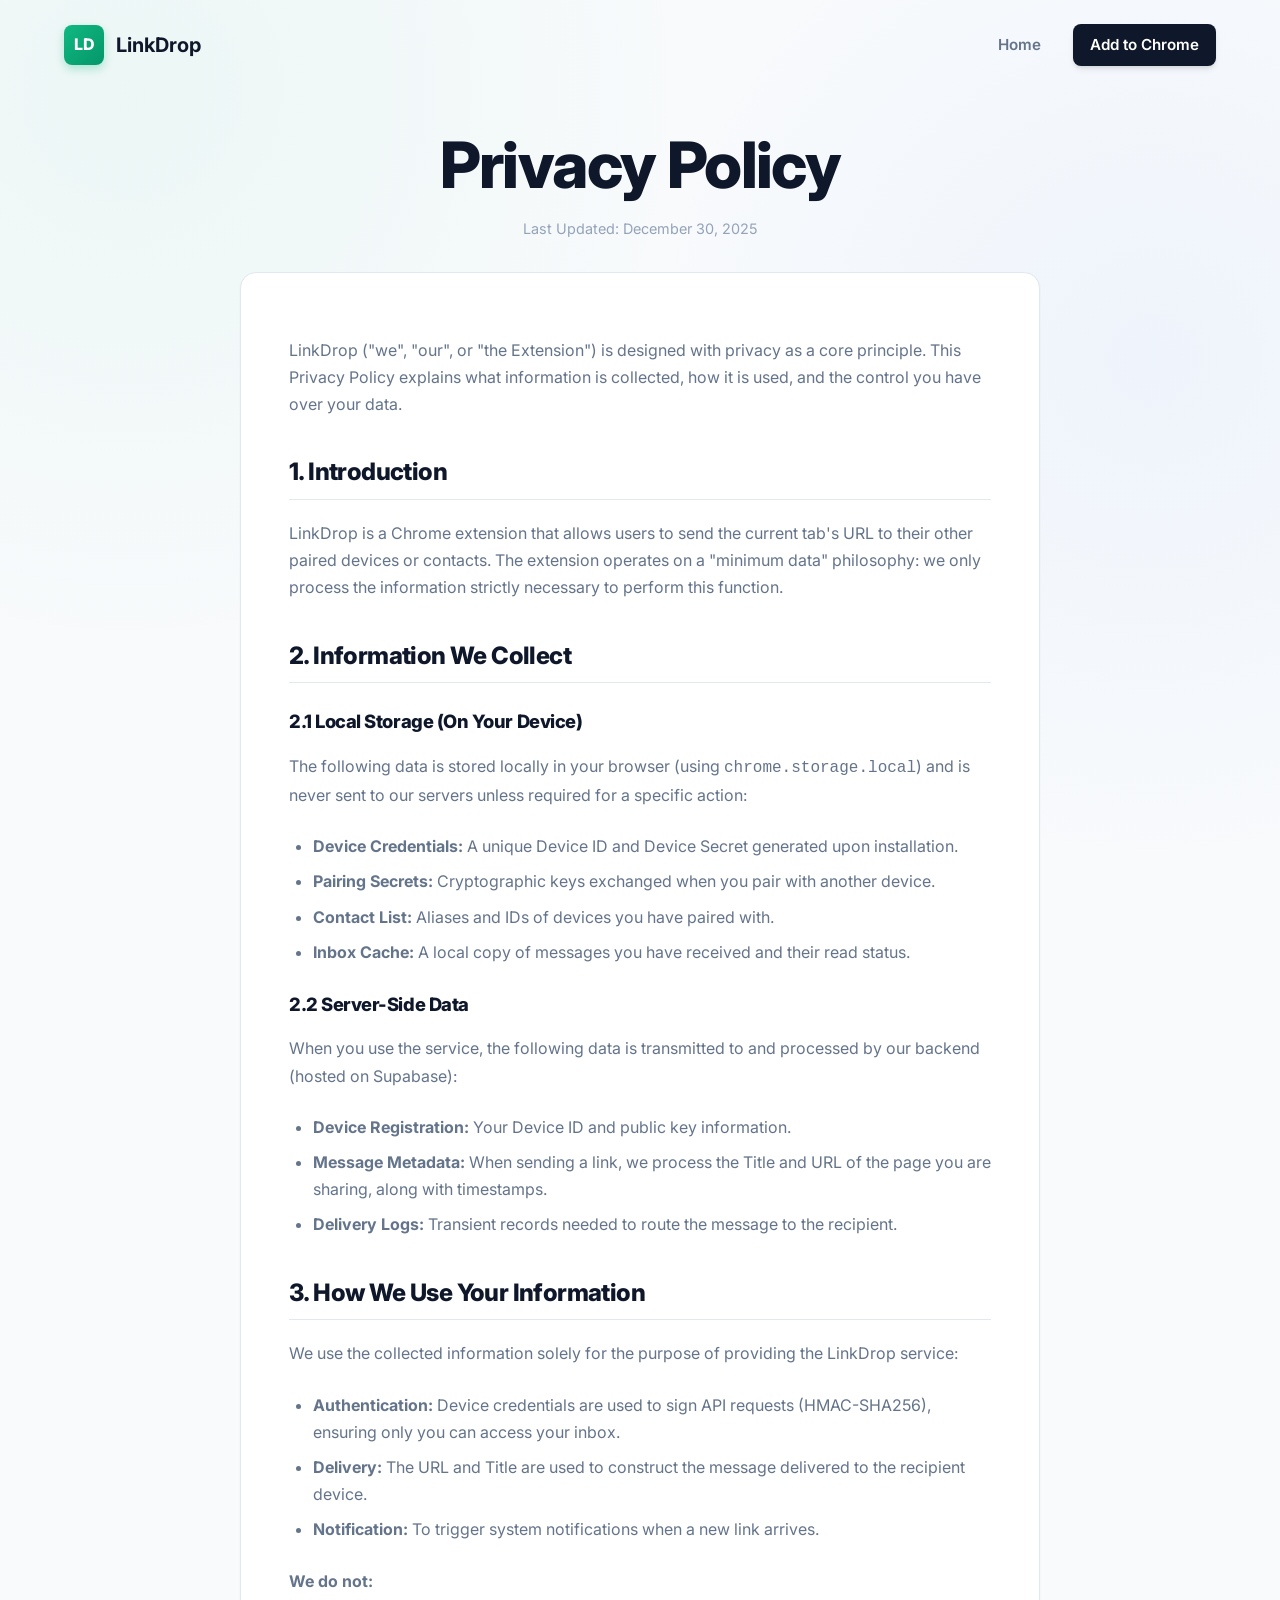
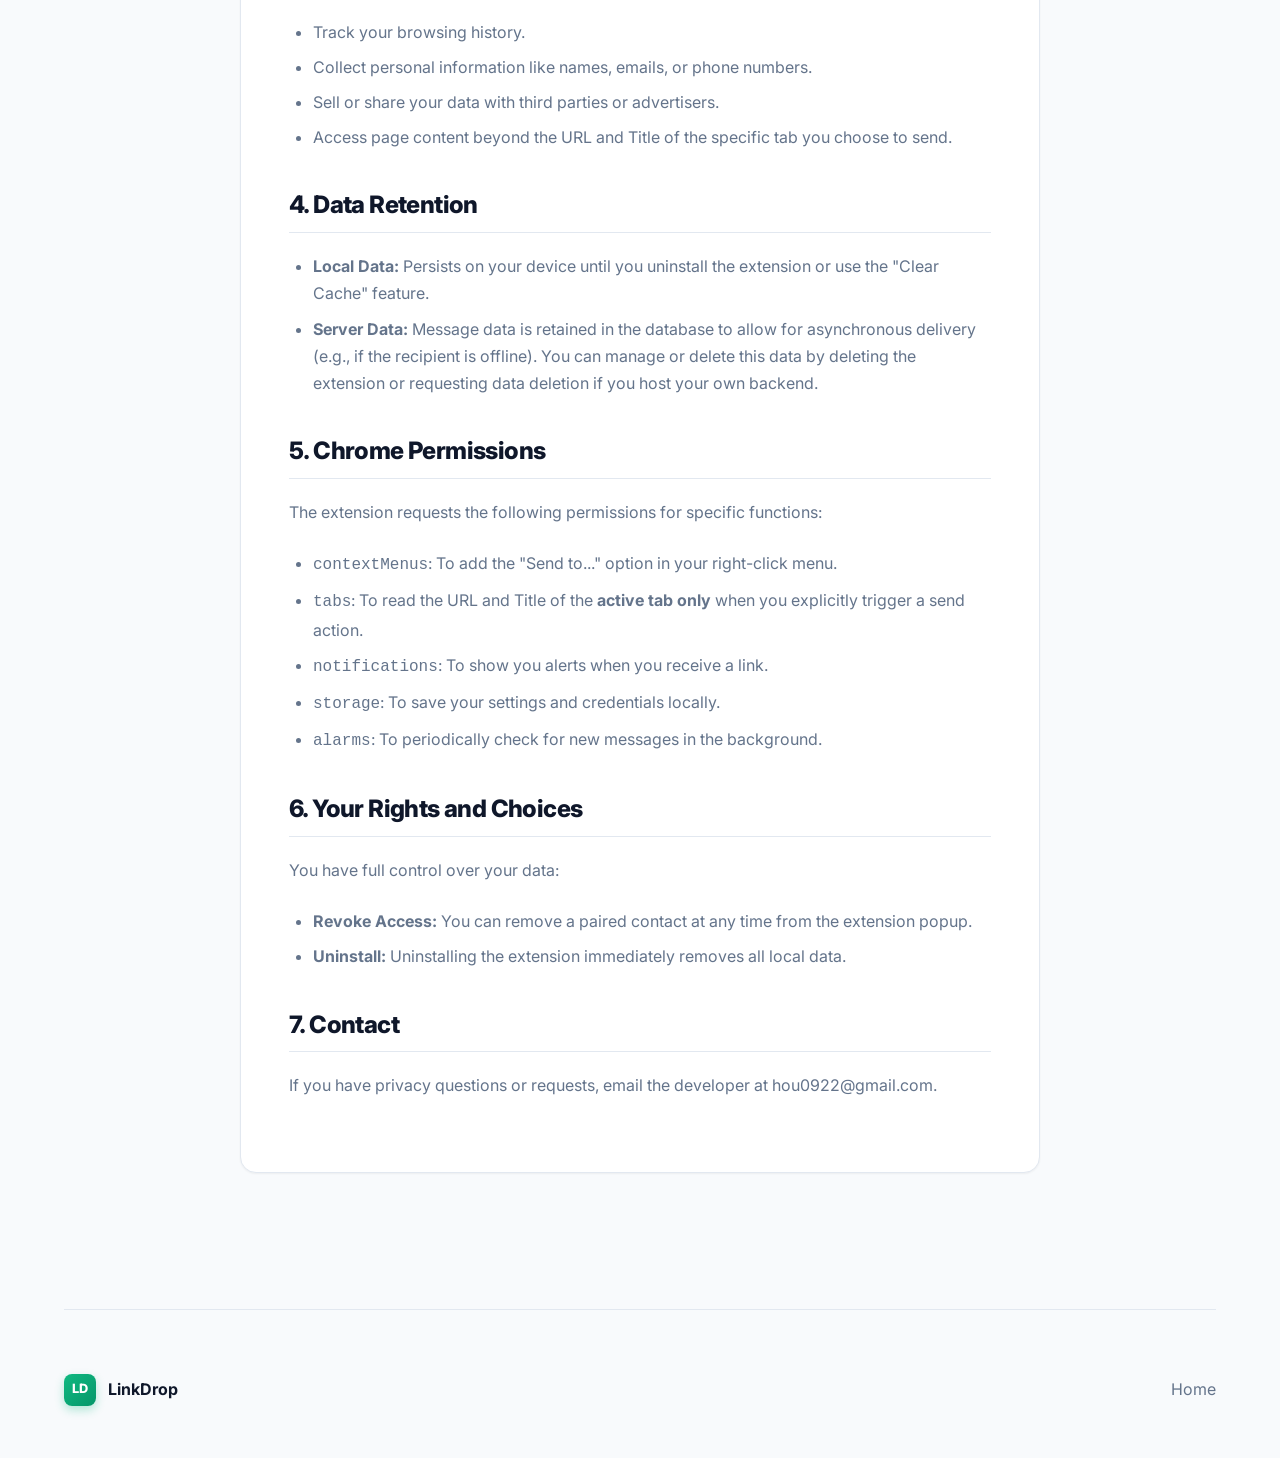
==== commit 2f44c7b3: "增加联系方式" ====
--- a/privacy.html
+++ b/privacy.html
@@ -147,6 +147,9 @@
           <li><strong>Uninstall:</strong> Uninstalling the extension immediately removes all local data.</li>
         </ul>
 
+        <h2>7. Contact</h2>
+        <p>If you have privacy questions or requests, email the developer at <a href="mailto:hou0922@gmail.com">hou0922@gmail.com</a>.</p>
+
 
       </div>
     </div>
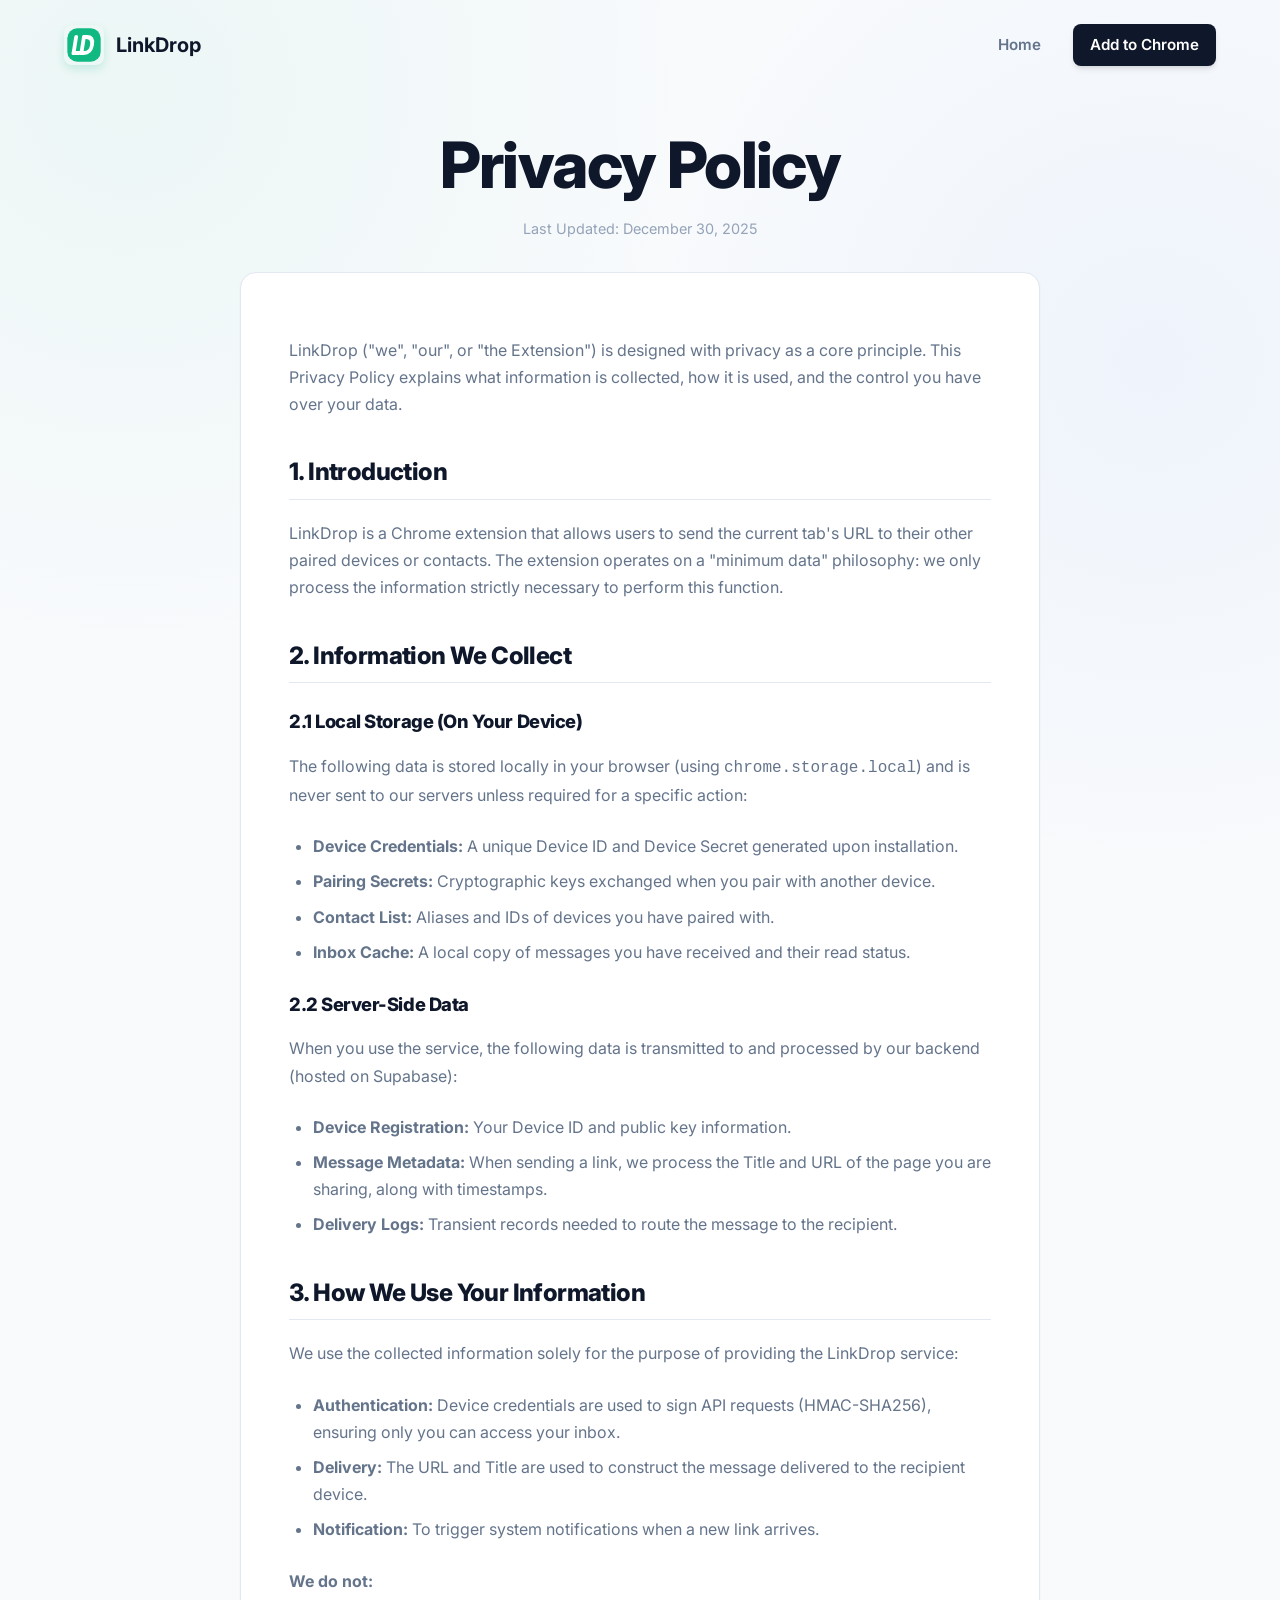
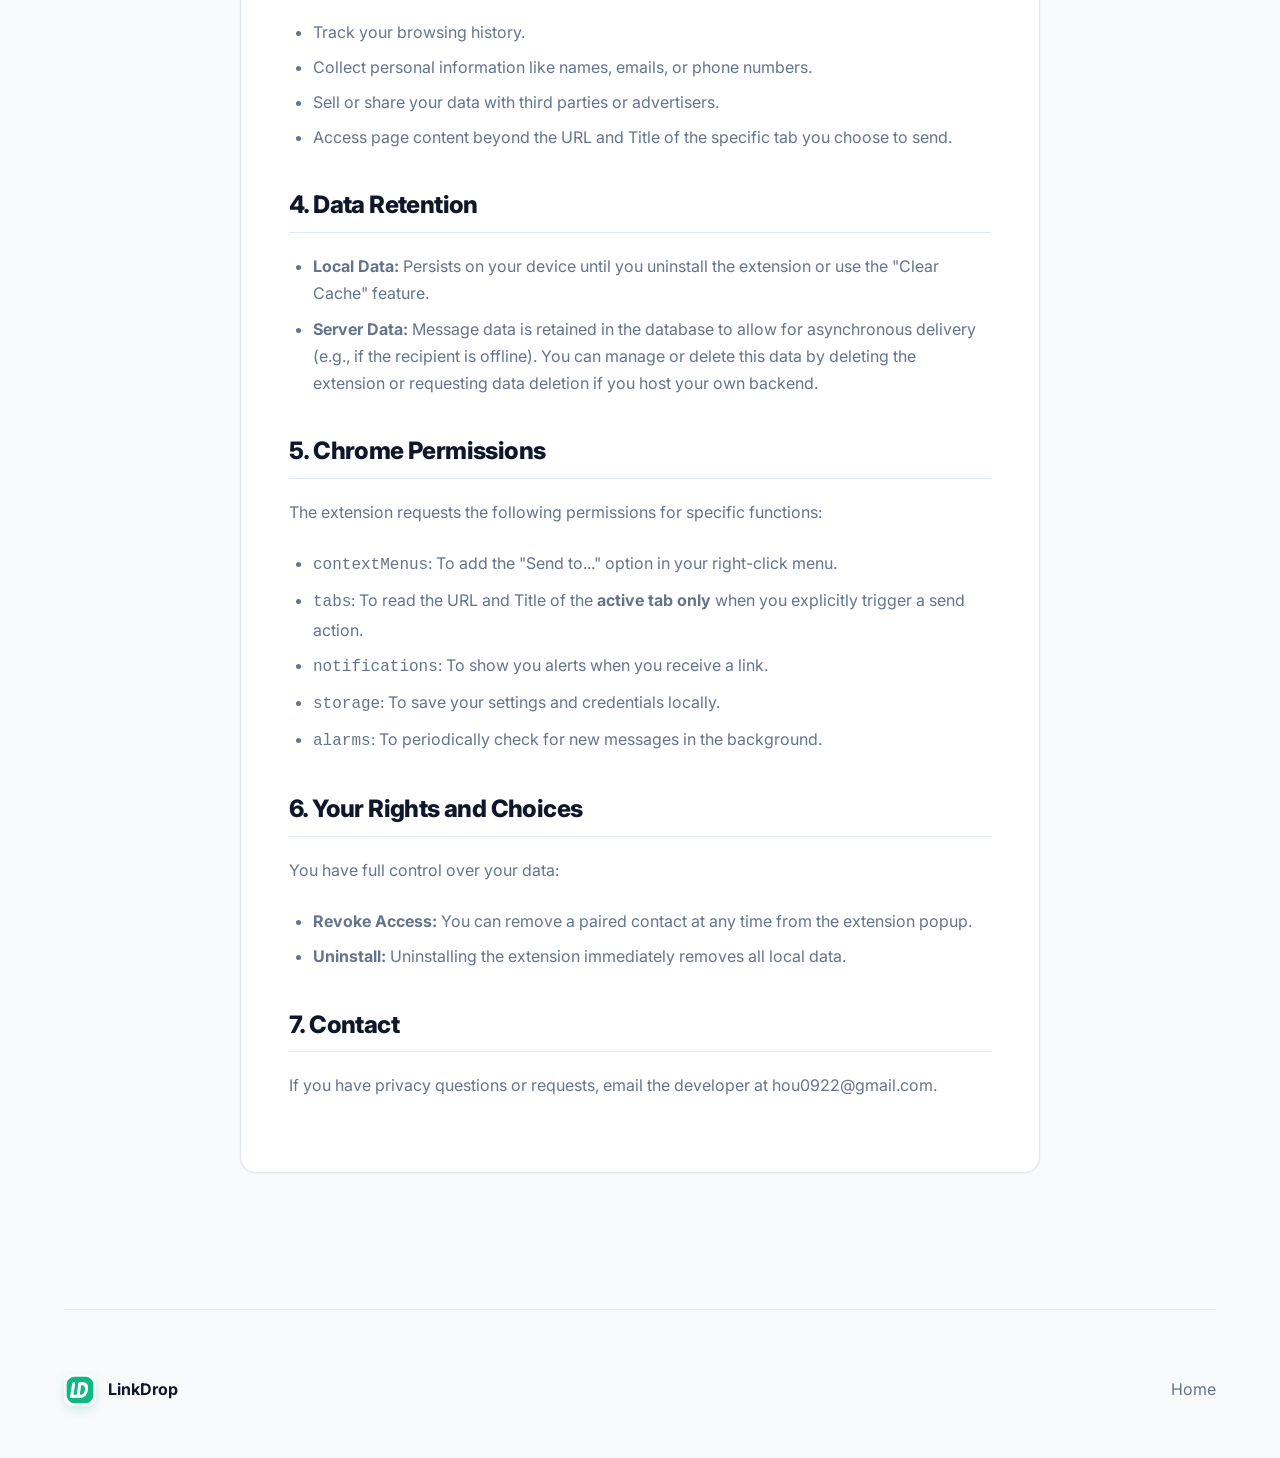
==== commit ebfe368c: "更新官网icon" ====
--- a/privacy.html
+++ b/privacy.html
@@ -8,6 +8,17 @@
   <meta name="theme-color" content="#10b981" />
   <link rel="stylesheet" href="./style.css" />
   <meta name="description" content="Privacy Policy for LinkDrop Chrome Extension. Learn how we handle your data." />
+  <meta name="keywords" content="LinkDrop privacy policy, Chrome extension privacy, Supabase privacy, link sharing security" />
+  <meta property="og:type" content="website" />
+  <meta property="og:site_name" content="LinkDrop" />
+  <meta property="og:title" content="LinkDrop · Privacy Policy" />
+  <meta property="og:description" content="How LinkDrop handles device credentials, pairing secrets, and link delivery data with a minimum-data approach." />
+  <meta property="og:url" content="https://zluckyhou.github.io/linkdrop-site/privacy.html" />
+  <meta property="og:image" content="https://zluckyhou.github.io/linkdrop-site/og-image.png" />
+  <meta name="twitter:card" content="summary_large_image" />
+  <meta name="twitter:title" content="LinkDrop · Privacy Policy" />
+  <meta name="twitter:description" content="Learn how LinkDrop stores data locally, what reaches your Supabase backend, and your controls." />
+  <meta name="twitter:image" content="https://zluckyhou.github.io/linkdrop-site/og-image.png" />
   <link rel="icon" type="image/svg+xml" href="./favicon.svg" />
   <link rel="apple-touch-icon" href="./apple-touch-icon.png" />
   <style>
@@ -72,7 +83,7 @@
   <div class="page">
     <header>
       <div class="brand">
-        <span class="brand-mark">LD</span>
+        <img class="brand-mark" src="./favicon.svg" alt="LinkDrop logo" />
         <span>LinkDrop</span>
       </div>
       <nav class="nav-links">
@@ -156,7 +167,7 @@
 
     <footer>
       <div class="brand" style="font-size: 1rem;">
-        <span class="brand-mark" style="width: 32px; height: 32px; font-size: 0.8rem;">LD</span>
+        <img class="brand-mark" src="./favicon.svg" alt="LinkDrop logo" style="width: 32px; height: 32px;" />
         <span>LinkDrop</span>
       </div>
       <div class="footer-links">
--- a/style.css
+++ b/style.css
@@ -138,17 +138,13 @@
 }
 
 .brand-mark {
-  display: flex;
-  align-items: center;
-  justify-content: center;
+  display: inline-block;
   width: 40px;
   height: 40px;
-  background: linear-gradient(135deg, var(--primary), var(--primary-hover));
-  color: white;
   border-radius: var(--radius-sm); /* Matching extension icon shape */
-  font-size: 1rem;
-  font-weight: 800;
-  box-shadow: 0 4px 10px rgba(16, 185, 129, 0.3);
+  box-shadow: 0 4px 10px rgba(16, 185, 129, 0.18);
+  overflow: hidden;
+  vertical-align: middle;
 }
 
 .nav-links {
